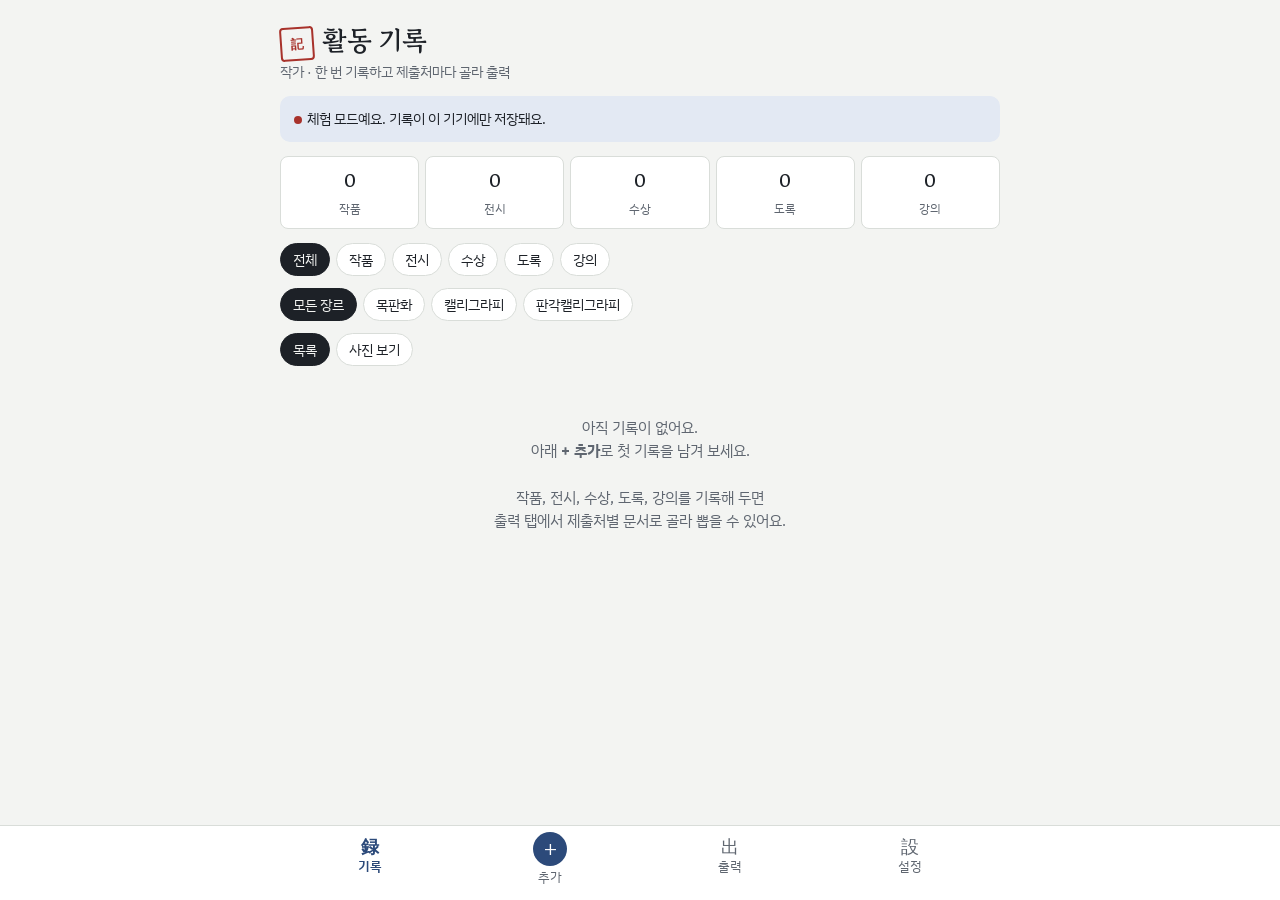
==== index.html @ b40b77ca "작가 활동기록 설치형 웹앱 첫 버전 작품·전시·수상·도록·강의 기록, 장르 태그, 제출처별 출력(제출 서류형/포트폴리오 책자형), Supabase 로그인·동기화(설정 전에는 기기 " ====
<!doctype html>
<html lang="ko">
<head>
<meta charset="utf-8">
<meta name="viewport" content="width=device-width,initial-scale=1,viewport-fit=cover">
<title>작가 활동기록</title>
<meta name="description" content="작품·전시·수상·도록·강의를 한 번 기록하고 제출처별로 골라 출력하는 작가용 앱">
<meta name="theme-color" content="#2c4a7a">
<meta name="apple-mobile-web-app-capable" content="yes">
<meta name="mobile-web-app-capable" content="yes">
<meta name="apple-mobile-web-app-title" content="활동기록">
<meta name="apple-mobile-web-app-status-bar-style" content="default">
<link rel="manifest" href="manifest.webmanifest">
<link rel="icon" href="icons/icon-192.png">
<link rel="apple-touch-icon" href="icons/apple-touch-icon.png">
<link rel="preconnect" href="https://fonts.googleapis.com">
<link rel="stylesheet" href="https://fonts.googleapis.com/css2?family=Gowun+Batang:wght@400;700&family=IBM+Plex+Sans+KR:wght@400;500;600&display=swap">
<style>body{margin:0}img{max-width:100%}[hidden]{display:none!important}:root{padding-top:env(safe-area-inset-top,0px)}</style>
<link rel="stylesheet" href="styles.css">
</head>
<body>
<div class="wrap" id="app"><div class="loading">불러오는 중…</div></div>
<nav class="tabbar" aria-label="메뉴" hidden><div class="in">
  <button data-tab="list"><span class="ic">録</span>기록</button>
  <button data-tab="add" class="add"><span class="ic">+</span>추가</button>
  <button data-tab="out"><span class="ic">出</span>출력</button>
  <button data-tab="set"><span class="ic">設</span>설정</button>
</div></nav>
<div id="sheet" class="sheet" hidden></div>
<div id="toast" class="toast" hidden></div>
<script src="config.js"></script>
<script src="vendor/supabase.js"></script>
<script src="app.js"></script>
</body>
</html>
---- styles.css ----
/* Layout: one phone-first column (max 720px), bottom tab bar, full-screen sheets for editing and output preview. */
:root{
  --paper:#f3f4f2; --surface:#ffffff; --ink:#1d2127; --muted:#5f6670; --line:#d9ddd9;
  --indigo:#2c4a7a; --indigo-soft:#e3e9f3; --seal:#a8322b; --ok:#2f6b46;
  --display:"Gowun Batang","Nanum Myeongjo",serif;
  --body:"IBM Plex Sans KR","Apple SD Gothic Neo","Malgun Gothic",system-ui,sans-serif;
  --r:10px;
}
@media (prefers-color-scheme:dark){:root:not([data-theme="light"]){
  --paper:#15181c; --surface:#1e2228; --ink:#e8eaec; --muted:#9aa1aa; --line:#323840;
  --indigo:#8fb0e6; --indigo-soft:#24324a; --seal:#e07a72; --ok:#7cc497; color-scheme:dark}}
:root[data-theme="dark"]{
  --paper:#15181c; --surface:#1e2228; --ink:#e8eaec; --muted:#9aa1aa; --line:#323840;
  --indigo:#8fb0e6; --indigo-soft:#24324a; --seal:#e07a72; --ok:#7cc497; color-scheme:dark}
html,body{height:100%}
body{background:var(--paper);color:var(--ink);font-family:var(--body);font-size:15px;line-height:1.55}
body::before{content:"";position:fixed;inset:0 0 auto;height:env(safe-area-inset-top,0px);z-index:10;background:var(--paper)}
.wrap{max-width:720px;margin:0 auto;padding-left:max(16px,env(safe-area-inset-left,0px));padding-right:max(16px,env(safe-area-inset-right,0px));padding-block:20px 110px}
h1,h2,h3{font-family:var(--display);text-wrap:balance;margin:0;font-weight:700}
h1{font-size:1.65rem;letter-spacing:-.01em}
h2{font-size:1.25rem}
button,input,select,textarea{font:inherit;color:inherit}
button{cursor:pointer}
:focus-visible{outline:2px solid var(--indigo);outline-offset:2px}
.top{display:flex;align-items:flex-end;justify-content:space-between;gap:12px;flex-wrap:wrap;margin-bottom:14px}
.top .sub{color:var(--muted);font-size:.85rem}
.seal{display:inline-grid;place-items:center;width:30px;height:30px;border:2px solid var(--seal);color:var(--seal);font-family:var(--display);font-weight:700;font-size:.8rem;border-radius:4px;transform:rotate(-4deg);margin-right:8px;vertical-align:middle;line-height:1}
.banner{background:var(--indigo-soft);border-radius:var(--r);padding:12px 14px;display:flex;gap:10px;align-items:center;justify-content:space-between;flex-wrap:wrap;margin-bottom:14px;font-size:.9rem}
.stats{display:grid;grid-template-columns:repeat(5,1fr);gap:6px;margin-bottom:14px}
.stat{background:var(--surface);border:1px solid var(--line);border-radius:8px;padding:8px 4px;text-align:center}
.stat b{display:block;font-family:var(--display);font-size:1.25rem;font-variant-numeric:tabular-nums}
.stat span{font-size:.75rem;color:var(--muted)}
.chips{display:flex;gap:6px;overflow-x:auto;padding-bottom:4px;margin-bottom:8px;scrollbar-width:none}
.chip{flex:none;border:1px solid var(--line);background:var(--surface);border-radius:999px;padding:5px 12px;font-size:.85rem;white-space:nowrap}
.chip[aria-pressed="true"]{background:var(--ink);color:var(--paper);border-color:var(--ink)}
.list{display:flex;flex-direction:column;gap:8px}
.card{display:grid;grid-template-columns:64px 1fr;gap:12px;align-items:center;background:var(--surface);border:1px solid var(--line);border-radius:var(--r);padding:10px;text-align:left;width:100%}
.thumb{width:64px;height:64px;border-radius:6px;background:var(--indigo-soft);object-fit:cover;display:grid;place-items:center;color:var(--indigo);font-family:var(--display);font-size:1.3rem}
.card .meta{min-width:0;display:block}
.card .t,.card .d{display:block}
.card .t{font-weight:600;overflow:hidden;text-overflow:ellipsis;white-space:nowrap}
.card .d{font-size:.82rem;color:var(--muted);overflow:hidden;text-overflow:ellipsis;white-space:nowrap}
.tags{display:flex;gap:4px;flex-wrap:wrap;margin-top:3px}
.pill{font-size:.72rem;padding:1px 7px;border-radius:4px;background:var(--indigo-soft);color:var(--indigo);letter-spacing:.02em}
.pill.type{background:var(--ink);color:var(--paper)}
.pill.ex{background:transparent;border:1px solid var(--seal);color:var(--seal)}
.empty{color:var(--muted);text-align:center;padding:40px 10px}
.tabbar{position:fixed;left:0;right:0;bottom:0;background:var(--surface);border-top:1px solid var(--line);z-index:5;padding-bottom:env(safe-area-inset-bottom,0px);padding-left:max(0px,env(safe-area-inset-left,0px));padding-right:max(0px,env(safe-area-inset-right,0px))}
.tabbar .in{max-width:720px;margin:0 auto;display:grid;grid-template-columns:repeat(4,1fr)}
.tabbar button{background:none;border:0;padding:10px 0 12px;font-size:.8rem;color:var(--muted);display:flex;flex-direction:column;align-items:center;gap:2px}
.tabbar button[aria-current="true"]{color:var(--indigo);font-weight:600}
.tabbar .ic{font-family:var(--display);font-size:1.15rem;line-height:1}
.tabbar .add .ic{background:var(--indigo);color:var(--surface);width:34px;height:34px;border-radius:50%;display:grid;place-items:center;font-size:1.4rem;margin-top:-4px}
.btn{border:1px solid var(--line);background:var(--surface);border-radius:8px;padding:8px 14px;font-weight:500}
.btn.primary{background:var(--indigo);border-color:var(--indigo);color:var(--surface)}
.btn.danger{color:var(--seal);border-color:var(--seal)}
.btn.small{padding:4px 10px;font-size:.85rem}
.btn:disabled{opacity:.5;cursor:default}
.sheet{position:fixed;inset:0;background:var(--paper);z-index:20;overflow-y:auto;padding-top:env(safe-area-inset-top,0px)}
.sheet .head{position:sticky;top:0;background:var(--paper);border-bottom:1px solid var(--line);z-index:2}
.sheet .head .in{max-width:720px;margin:0 auto;display:flex;justify-content:space-between;align-items:center;gap:8px;padding-block:10px;padding-left:max(16px,env(safe-area-inset-left,0px));padding-right:max(16px,env(safe-area-inset-right,0px))}
.form{display:flex;flex-direction:column;gap:14px}
.field label,.flabel{display:block;font-size:.8rem;color:var(--muted);margin-bottom:4px;letter-spacing:.02em}
.field input,.field select,.field textarea{width:100%;box-sizing:border-box;background:var(--surface);border:1px solid var(--line);border-radius:8px;padding:9px 10px}
.field textarea{min-height:70px;resize:vertical}
.row2{display:grid;grid-template-columns:1fr 1fr;gap:10px}
.typesel{display:grid;grid-template-columns:repeat(5,1fr);gap:6px}
.typesel button{border:1px solid var(--line);background:var(--surface);border-radius:8px;padding:8px 0;font-size:.88rem}
.typesel button[aria-pressed="true"]{background:var(--ink);color:var(--paper);border-color:var(--ink)}
.slot{border:1px dashed var(--line);border-radius:var(--r);padding:10px;background:var(--surface)}
.slot .sh{display:flex;justify-content:space-between;align-items:center;gap:8px;margin-bottom:8px}
.slot .sh b{font-size:.9rem}
.slot .sh small{color:var(--muted);display:block;font-weight:400}
.photos{display:grid;grid-template-columns:repeat(auto-fill,minmax(84px,1fr));gap:6px}
.ph{position:relative;aspect-ratio:1;max-width:100%}
.ph img{width:100%;height:100%;object-fit:cover;border-radius:6px;display:block}
.ph button{position:absolute;top:3px;right:3px;width:24px;height:24px;border-radius:50%;border:0;background:rgba(0,0,0,.6);color:#fff;font-size:.8rem;line-height:1}
.filebtn{position:relative;overflow:hidden}
.filebtn input{position:absolute;inset:0;opacity:0;cursor:pointer}
.section{background:var(--surface);border:1px solid var(--line);border-radius:var(--r);padding:14px;display:flex;flex-direction:column;gap:12px;margin-bottom:12px}
.section p{margin:0;color:var(--muted);font-size:.88rem}
.presets{display:grid;grid-template-columns:1fr 1fr;gap:8px}
.preset{text-align:left;border:1px solid var(--line);background:var(--surface);border-radius:var(--r);padding:12px}
.preset b{display:block;font-family:var(--display);font-size:1rem;margin-bottom:2px}
.preset span{font-size:.8rem;color:var(--muted)}
.preset[aria-pressed="true"]{border-color:var(--indigo);box-shadow:inset 0 0 0 1px var(--indigo);background:var(--indigo-soft)}
.checks{display:flex;flex-wrap:wrap;gap:6px}
.checks label{display:flex;align-items:center;gap:5px;border:1px solid var(--line);border-radius:999px;padding:4px 10px;font-size:.85rem;background:var(--surface)}
.actions{display:flex;gap:8px;flex-wrap:wrap}
.toast{position:fixed;left:50%;transform:translateX(-50%);bottom:calc(84px + env(safe-area-inset-bottom,0px));background:var(--ink);color:var(--paper);padding:8px 16px;border-radius:999px;font-size:.88rem;z-index:30;max-width:calc(100% - 32px)}
.confirm{display:flex;gap:8px;align-items:center;flex-wrap:wrap;font-size:.88rem;color:var(--seal)}
.genrelist{display:flex;flex-direction:column;gap:6px}
.genrelist .g{display:flex;justify-content:space-between;align-items:center;border-bottom:1px solid var(--line);padding:4px 0}
.note{font-size:.8rem;color:var(--muted)}
/* Output document (A4-like page) */
.docwrap{overflow-x:auto;padding-block:16px}
.doc{background:#fff;color:#16181b;width:100%;max-width:640px;margin:0 auto;box-shadow:0 1px 6px rgba(0,0,0,.15);padding:36px 30px;box-sizing:border-box;font-family:var(--body);font-size:13px;line-height:1.6}
@media (max-width:480px){.doc{padding:22px 16px}}
.doc h1{font-family:var(--display);font-size:22px;color:#16181b;margin-bottom:4px}
.doc .dsub{color:#555;font-size:12px;margin-bottom:22px;border-bottom:2px solid #16181b;padding-bottom:10px}
.doc h2{font-family:var(--display);font-size:15px;color:#16181b;margin:22px 0 8px;padding-bottom:4px;border-bottom:1px solid #bbb}
.doc ul{list-style:none;padding:0;margin:0}
.doc li{display:grid;grid-template-columns:76px 1fr;gap:8px;padding:3px 0}
.doc li .y{font-variant-numeric:tabular-nums;color:#444}
.doc .grid{display:grid;grid-template-columns:repeat(2,1fr);gap:14px}
.doc figure{margin:0;break-inside:avoid}
.doc figure img{width:100%;max-height:260px;object-fit:contain;background:#f2f2f2;display:block}
.doc figcaption{font-size:11.5px;color:#333;margin-top:4px}
.doc .ev{break-inside:avoid;margin-bottom:16px}
.doc .ev h3{font-size:13px;font-family:var(--body);font-weight:600;margin-bottom:6px}
.doc .foot{margin-top:28px;font-size:11px;color:#777;text-align:right}
@media (prefers-reduced-motion:no-preference){.card,.chip,.btn{transition:background .15s,border-color .15s}}

/* Portfolio book layout: A4 pages */
.book{display:flex;flex-direction:column;gap:18px;align-items:center}
.book .page{background:#fff;color:#16181b;width:100%;max-width:560px;margin:0;aspect-ratio:210/297;box-sizing:border-box;padding:8% 9%;box-shadow:0 1px 6px rgba(0,0,0,.15);display:flex;flex-direction:column;font-family:var(--body);font-size:12.5px;line-height:1.6}
.book .pghead{font-family:var(--display);font-size:13px;letter-spacing:.2em;color:#666;border:0;margin:0 0 18px;padding:0;font-weight:400}
.book .cover{justify-content:space-between}
.book .cover .cv-top{font-size:11px;letter-spacing:.18em;color:#666}
.book .cover h1{font-family:var(--display);font-size:clamp(26px,7vw,40px);line-height:1.25;margin:0 0 14px;color:#16181b}
.book .cover .cv-name{font-family:var(--display);font-size:18px;color:#16181b}
.book .cover .cv-bot{font-size:11px;color:#666;font-variant-numeric:tabular-nums;border-top:1px solid #16181b;padding-top:8px}
.book .workpage{gap:14px}
.book .wimg{flex:1;min-height:0;display:grid;place-items:center}
.book .wimg img{max-width:100%;max-height:100%;object-fit:contain;display:block}
.book .noimg{color:#999;font-size:12px}
.book .wcap{display:flex;flex-direction:column;gap:2px;border-top:1px solid #ccc;padding-top:8px}
.book .wcap b{font-family:var(--display);font-size:15px}
.book .wcap span{color:#444;font-size:11.5px}
.book .wcap p{margin:6px 0 0;font-size:11.5px;color:#333}
.book .wmore{display:grid;grid-template-columns:repeat(3,1fr);gap:6px}
.book .wmore img{width:100%;aspect-ratio:1;object-fit:cover;display:block}
.book .evpage h3{font-size:13px;margin:0 0 12px;font-family:var(--body);font-weight:600}
.book .evpage .grid{display:grid;grid-template-columns:repeat(2,1fr);gap:12px}
.book .evpage figure{margin:0}
.book .evpage img{width:100%;max-height:300px;object-fit:contain;background:#f2f2f2;display:block}
.book .evpage figcaption{font-size:11px;color:#333;margin-top:4px}
.book .page.doc{max-width:560px}

.grp{border:1px solid var(--line);border-radius:var(--r);background:var(--surface);padding:10px 12px}
.grp summary{cursor:pointer;font-weight:600;font-size:.9rem}
.grp summary small{color:var(--muted);font-weight:400}
.grp[open] summary{margin-bottom:12px}
.sh2{display:flex;justify-content:space-between;align-items:center;gap:8px;flex-wrap:wrap}
.worder{display:flex;flex-direction:column}
.wo{display:flex;justify-content:space-between;align-items:center;gap:8px;border-bottom:1px solid var(--line);padding:6px 0}
.wo label{display:flex;gap:8px;align-items:center;min-width:0;flex:1}
.wo label span{overflow:hidden;text-overflow:ellipsis;white-space:nowrap}
.wo small{color:var(--muted)}
.wo .mv{display:flex;gap:4px;flex:none}
.viewtog{display:flex;gap:6px;margin-bottom:10px}
.pgrid{display:grid;grid-template-columns:repeat(auto-fill,minmax(150px,1fr));gap:10px}
.pcard{background:var(--surface);border:1px solid var(--line);border-radius:var(--r);padding:0;overflow:hidden;text-align:left;display:flex;flex-direction:column}
.pcard .pimg{aspect-ratio:4/5;background:var(--indigo-soft);display:grid;place-items:center;color:var(--indigo);font-family:var(--display);font-size:1.6rem;max-width:100%}
.pcard .pimg img{width:100%;height:100%;object-fit:contain;display:block}
.pcard .pm{padding:8px 10px 10px;min-width:0}
.pcard .pm b{display:block;font-family:var(--display);overflow:hidden;text-overflow:ellipsis;white-space:nowrap}
.pcard .pm span{display:block;font-size:.78rem;color:var(--muted);overflow:hidden;text-overflow:ellipsis;white-space:nowrap}
.book .cover .cv-top{letter-spacing:.3em}
.book .cv-tag{font-size:13px;color:#333;margin:10px 0 0}
.book .cv-bio{font-size:12px;line-height:1.75;color:#222;margin:12px 0 0;white-space:pre-line}
.book .cv-aw{list-style:none;padding:0;margin:14px 0 0;font-size:11.5px;color:#222;line-height:1.7}
.book .wsub{color:#555!important}
.book .waw{color:#2c4a7a!important}
.book .wcap p{white-space:pre-line;line-height:1.7}

/* login */
.login{max-width:420px;margin:8vh auto 0;display:flex;flex-direction:column;gap:14px}
.login .lead{color:var(--muted);margin:0}
.login .switch{background:none;border:0;color:var(--indigo);text-decoration:underline;padding:0;font-size:.9rem;align-self:flex-start}
.login .err{color:var(--seal);font-size:.88rem;margin:0}
.syncdot{display:inline-block;width:8px;height:8px;border-radius:50%;background:var(--ok);margin-right:5px;vertical-align:middle}
.syncdot.local{background:var(--seal)}
.loading{color:var(--muted);text-align:center;padding:60px 0}
/* print: only the output document */
@media print{
  html,body{height:auto!important;overflow:visible!important;background:#fff}
  body>*:not(#sheet){display:none!important}
  #sheet{position:static;overflow:visible;padding:0;background:#fff}
  #sheet .head,#sheet .note{display:none!important}
  #sheet .wrap{padding:0;max-width:none}
  .docwrap{padding:0;overflow:visible}
  .doc{box-shadow:none;max-width:none;padding:0}
  .book{display:block}
  .book .page{width:auto;max-width:none;aspect-ratio:auto;height:265mm;padding:0;box-shadow:none;break-after:page;page-break-after:always;overflow:hidden}
  .book .page.cvpage{height:auto;min-height:265mm;overflow:visible}
  .book .page:last-child{break-after:auto;page-break-after:auto}
  @page{size:A4;margin:16mm}
}
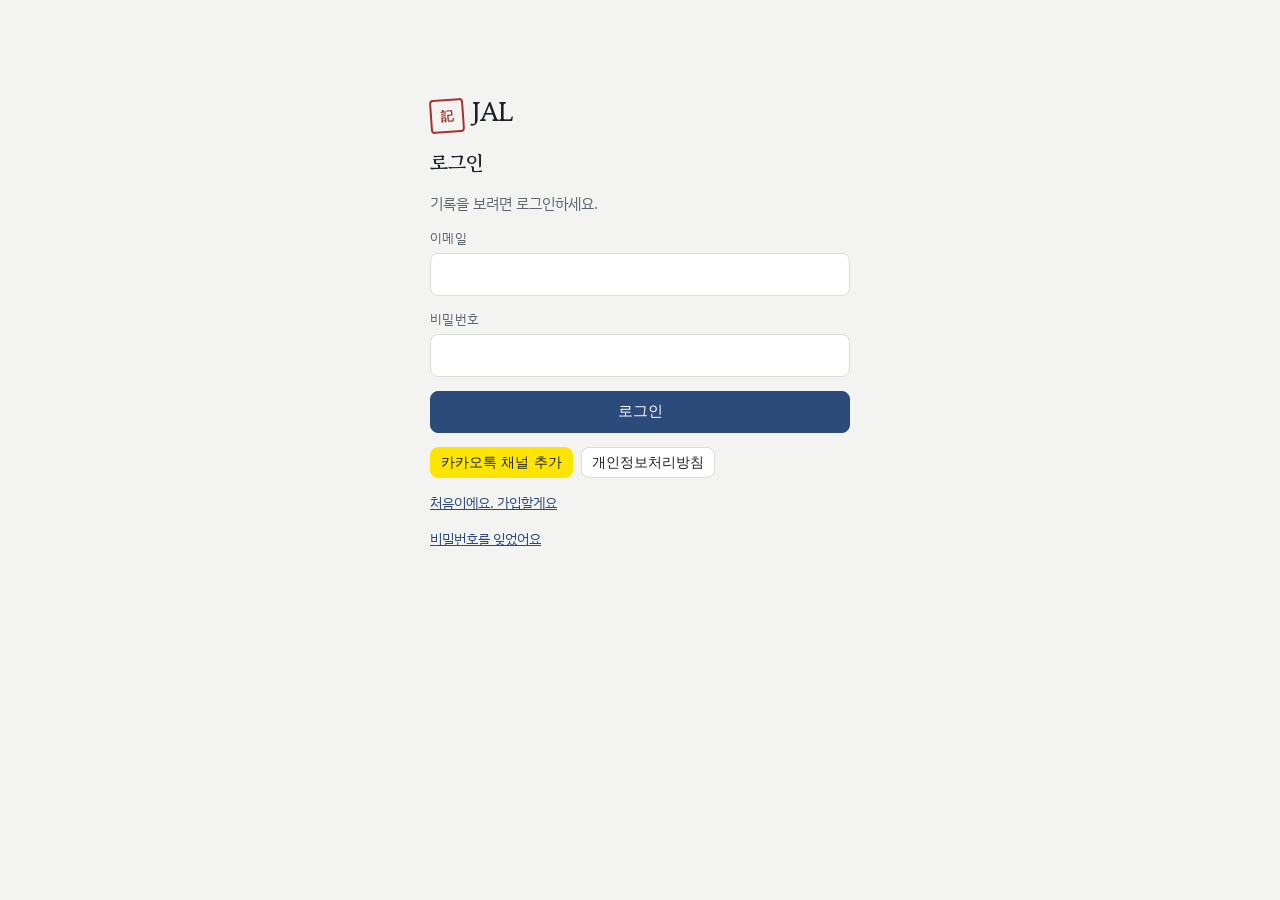
==== commit 289aeacd: "앱 이름을 JAL로 바꿈 Co-Authored-By: Claude Opus 5.5 <noreply@anthropic.com> Claude-Session: https://claude" ====
--- a/index.html
+++ b/index.html
@@ -3,12 +3,12 @@
 <head>
 <meta charset="utf-8">
 <meta name="viewport" content="width=device-width,initial-scale=1,viewport-fit=cover">
-<title>작가 활동기록</title>
+<title>JAL</title>
 <meta name="description" content="작품·전시·수상·도록·강의를 한 번 기록하고 제출처별로 골라 출력하는 작가용 앱">
 <meta name="theme-color" content="#2c4a7a">
 <meta name="apple-mobile-web-app-capable" content="yes">
 <meta name="mobile-web-app-capable" content="yes">
-<meta name="apple-mobile-web-app-title" content="활동기록">
+<meta name="apple-mobile-web-app-title" content="JAL">
 <meta name="apple-mobile-web-app-status-bar-style" content="default">
 <link rel="manifest" href="manifest.webmanifest">
 <link rel="icon" href="icons/icon-192.png">
--- a/styles.css
+++ b/styles.css
@@ -108,6 +108,12 @@
 .doc figcaption{font-size:11.5px;color:#333;margin-top:4px}
 .doc .ev{break-inside:avoid;margin-bottom:16px}
 .doc .ev h3{font-size:13px;font-family:var(--body);font-weight:600;margin-bottom:6px}
+.doc .evinfo{border-collapse:collapse;margin:0 0 8px;font-size:12px}
+.doc .evinfo th{text-align:left;font-weight:500;color:#555;padding:2px 12px 2px 0;white-space:nowrap;vertical-align:top}
+.doc .evinfo td{padding:2px 0}
+.doc ul.plain li{display:block}
+.doc h2,.doc h3{break-after:avoid}
+.doc .ev h3{break-after:avoid}
 .doc .foot{margin-top:28px;font-size:11px;color:#777;text-align:right}
 @media (prefers-reduced-motion:no-preference){.card,.chip,.btn{transition:background .15s,border-color .15s}}
 
@@ -164,6 +170,41 @@
 .book .waw{color:#2c4a7a!important}
 .book .wcap p{white-space:pre-line;line-height:1.7}
 
+.stats .stat{font:inherit;color:inherit;cursor:pointer}
+.stats .stat[aria-pressed="true"]{border-color:var(--indigo);box-shadow:inset 0 0 0 1px var(--indigo);background:var(--indigo-soft)}
+.yearline{margin:-4px 0 12px;font-size:.88rem;color:var(--muted)}
+.tblwrap{overflow-x:auto;background:var(--surface);border:1px solid var(--line);border-radius:var(--r)}
+
+.tbltitle{font-family:var(--display);font-weight:700;font-size:1.05rem;padding:14px 12px 10px}
+.tbl{border-collapse:collapse;width:100%;min-width:760px;font-size:.85rem}
+.tbl th{text-align:left;font-weight:500;color:var(--muted);background:var(--paper);padding:8px;border-bottom:1px solid var(--line);white-space:nowrap}
+.tbl td{padding:8px;border-bottom:1px solid var(--line);vertical-align:middle}
+.tbl tr[data-id]{cursor:pointer}
+.tbl tr[data-id]:hover td{background:var(--indigo-soft)}
+.tbl td.n{font-variant-numeric:tabular-nums;white-space:nowrap}
+.tbl td img{width:44px;height:56px;object-fit:cover;border-radius:4px;display:block}
+.tbl td small{display:block;color:var(--muted);font-size:.75rem}
+.detail h1{font-size:1.5rem}
+.dsub2{color:var(--muted);margin:2px 0 0}
+.dph{display:flex;flex-direction:column;gap:8px;margin-bottom:14px}
+.dph img{width:100%;max-height:70vh;object-fit:contain;background:var(--surface);border-radius:8px;border:1px solid var(--line)}
+.dl{margin:0;background:var(--surface);border:1px solid var(--line);border-radius:var(--r);padding:4px 14px}
+.dr{display:grid;grid-template-columns:110px 1fr;gap:10px;padding:9px 0;border-bottom:1px solid var(--line)}
+.dr:last-child{border-bottom:0}
+.dr dt{color:var(--muted);font-size:.85rem}
+.dr dd{margin:0;white-space:pre-line;min-width:0;overflow-wrap:anywhere}
+.linkbtn{background:none;border:0;padding:0;color:var(--indigo);text-decoration:underline;font:inherit;text-align:left}
+.code{font-family:ui-monospace,Menlo,monospace;letter-spacing:.05em}
+.banner.notice{background:var(--surface);border:1px solid var(--indigo);align-items:flex-start}
+.consent{display:flex;gap:8px;align-items:flex-start;font-size:.85rem;color:var(--muted)}
+.consent input{margin-top:3px}
+.kakao{background:#fee500;border-color:#fee500;color:#191919;text-decoration:none}
+a.btn{text-decoration:none;color:inherit;display:inline-block}
+.draft{border:1px solid var(--line);border-radius:var(--r);background:var(--surface);padding:12px;display:flex;flex-direction:column;gap:8px}
+.draft .note{margin:0}
+.draftbox{background:var(--indigo-soft);border-radius:8px;padding:10px 12px;line-height:1.7;white-space:pre-line}
+.draftbox hr{border:0;border-top:1px solid var(--line);margin:8px 0}
+.banner.install{background:var(--surface);border:1px dashed var(--indigo);align-items:flex-start}
 /* login */
 .login{max-width:420px;margin:8vh auto 0;display:flex;flex-direction:column;gap:14px}
 .login .lead{color:var(--muted);margin:0}
@@ -181,6 +222,7 @@
   #sheet .wrap{padding:0;max-width:none}
   .docwrap{padding:0;overflow:visible}
   .doc{box-shadow:none;max-width:none;padding:0}
+  .doc h2.evh{break-before:page}
   .book{display:block}
   .book .page{width:auto;max-width:none;aspect-ratio:auto;height:265mm;padding:0;box-shadow:none;break-after:page;page-break-after:always;overflow:hidden}
   .book .page.cvpage{height:auto;min-height:265mm;overflow:visible}
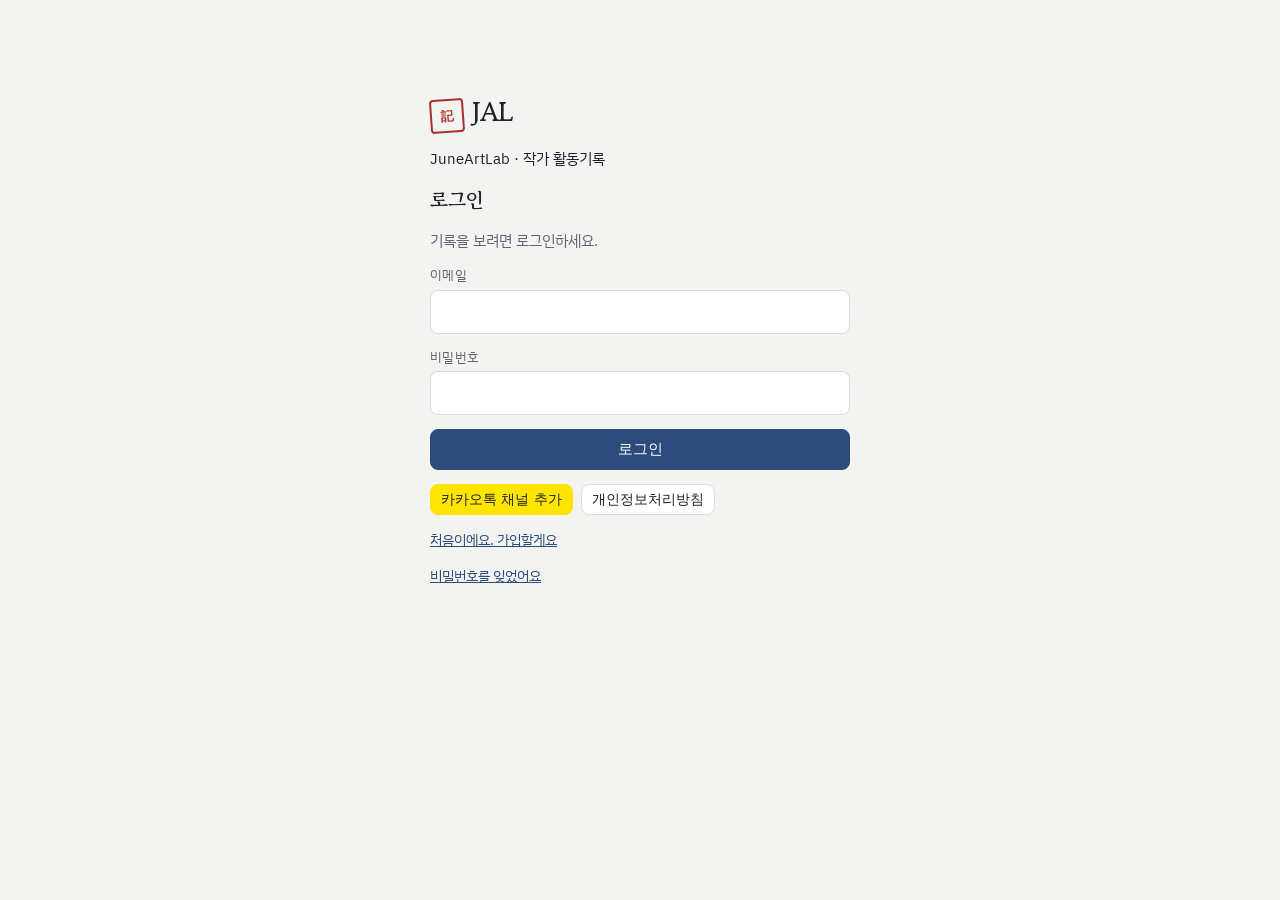
==== commit 427a4889: "JAL 아래에 JuneArtLab 표시 Co-Authored-By: Claude Opus 5.5 <noreply@anthropic.com> Claude-Session: https:" ====
--- a/index.html
+++ b/index.html
@@ -3,7 +3,7 @@
 <head>
 <meta charset="utf-8">
 <meta name="viewport" content="width=device-width,initial-scale=1,viewport-fit=cover">
-<title>JAL</title>
+<title>JAL · JuneArtLab</title>
 <meta name="description" content="작품·전시·수상·도록·강의를 한 번 기록하고 제출처별로 골라 출력하는 작가용 앱">
 <meta name="theme-color" content="#2c4a7a">
 <meta name="apple-mobile-web-app-capable" content="yes">
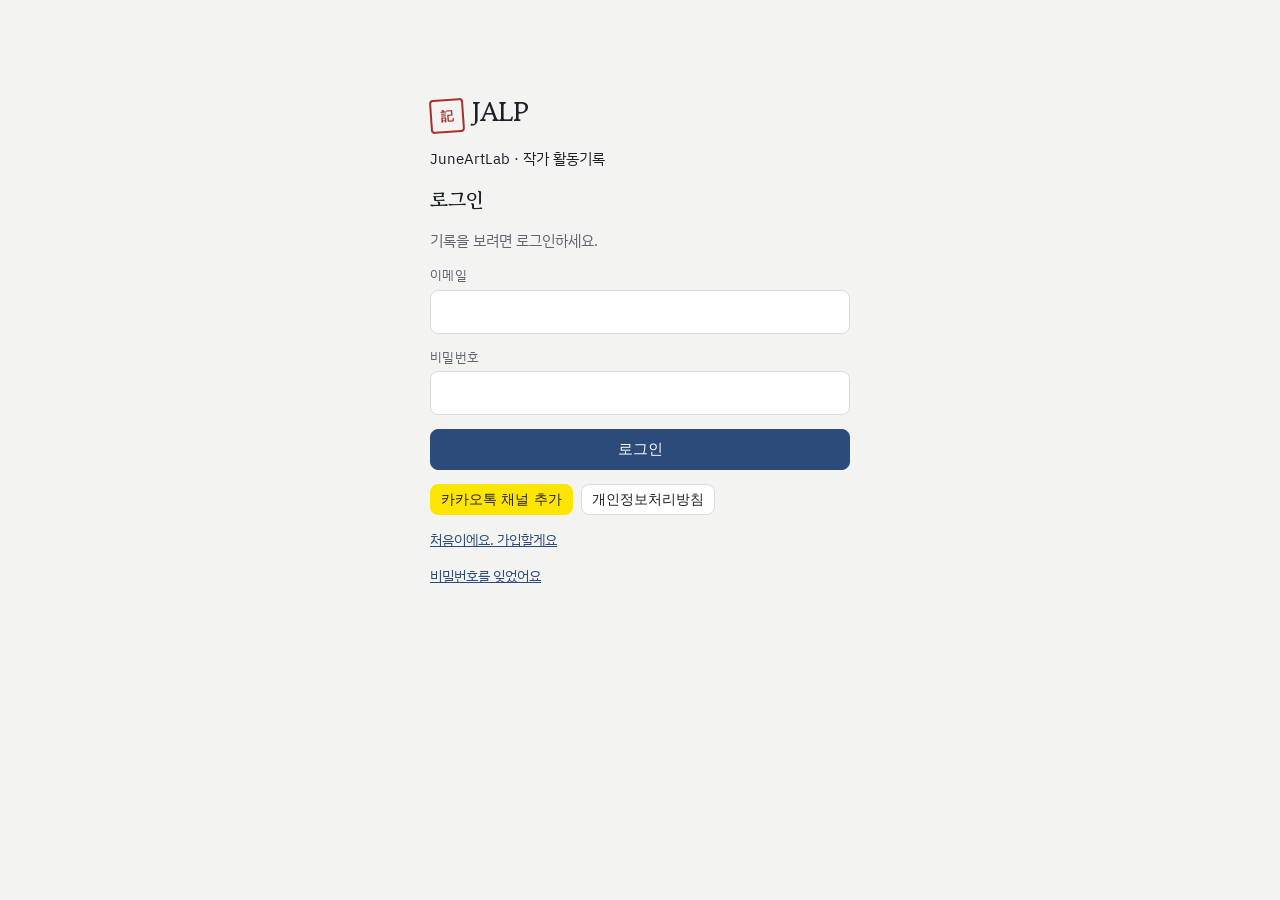
==== commit a3649174: "앱 이름을 JALP로 Co-Authored-By: Claude Opus 5.5 <noreply@anthropic.com> Claude-Session: https://claude.a" ====
--- a/index.html
+++ b/index.html
@@ -3,12 +3,12 @@
 <head>
 <meta charset="utf-8">
 <meta name="viewport" content="width=device-width,initial-scale=1,viewport-fit=cover">
-<title>JAL · JuneArtLab</title>
+<title>JALP · JuneArtLab</title>
 <meta name="description" content="작품·전시·수상·도록·강의를 한 번 기록하고 제출처별로 골라 출력하는 작가용 앱">
 <meta name="theme-color" content="#2c4a7a">
 <meta name="apple-mobile-web-app-capable" content="yes">
 <meta name="mobile-web-app-capable" content="yes">
-<meta name="apple-mobile-web-app-title" content="JAL">
+<meta name="apple-mobile-web-app-title" content="JALP">
 <meta name="apple-mobile-web-app-status-bar-style" content="default">
 <link rel="manifest" href="manifest.webmanifest">
 <link rel="icon" href="icons/icon-192.png">
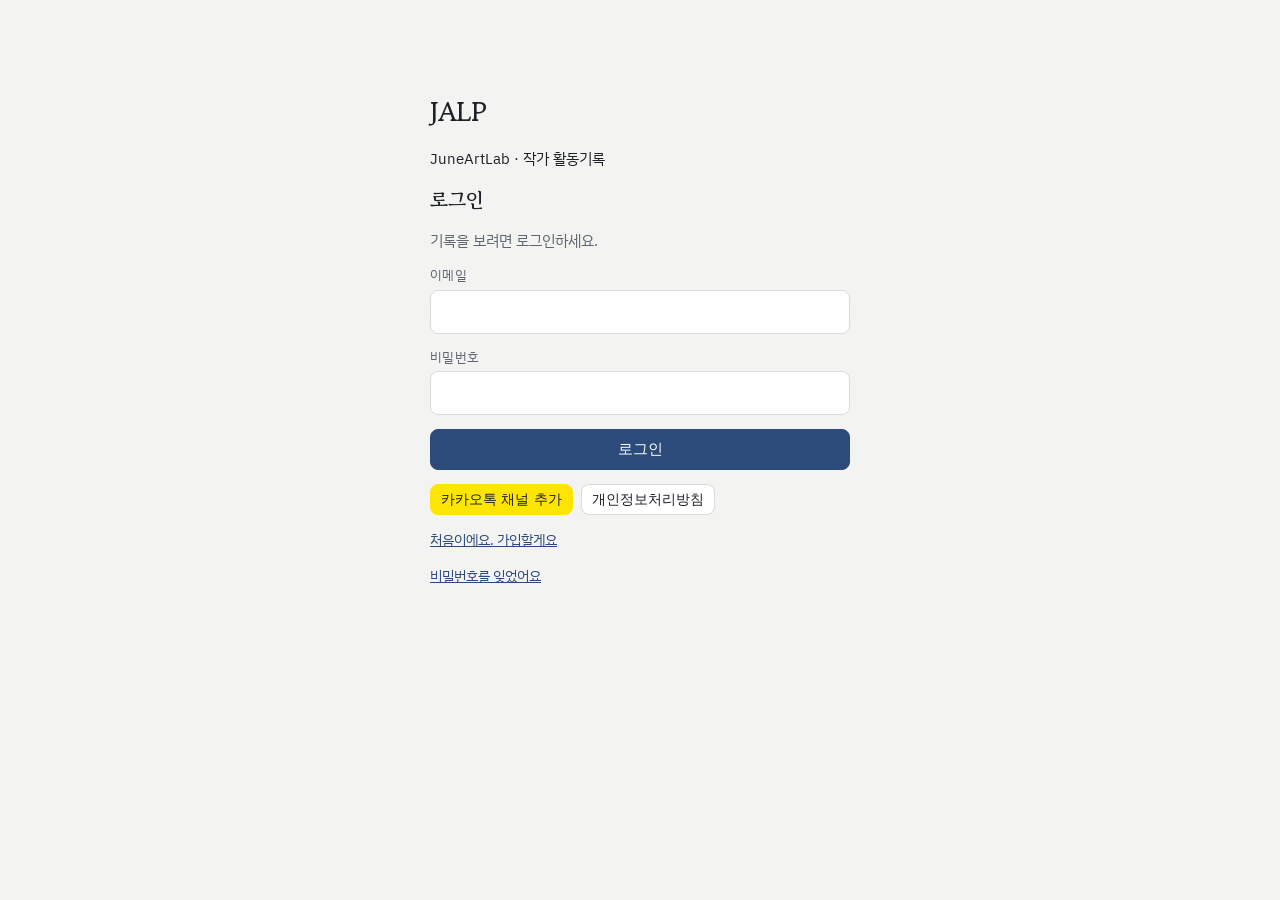
==== commit ff04ff6d: "한자 표시를 빼고 깔끔한 JALP 아이콘·메뉴 아이콘으로 Co-Authored-By: Claude Opus 5.5 <noreply@anthropic.com> Claude-Sessi" ====
--- a/index.html
+++ b/index.html
@@ -11,8 +11,8 @@
 <meta name="apple-mobile-web-app-title" content="JALP">
 <meta name="apple-mobile-web-app-status-bar-style" content="default">
 <link rel="manifest" href="manifest.webmanifest">
-<link rel="icon" href="icons/icon-192.png">
-<link rel="apple-touch-icon" href="icons/apple-touch-icon.png">
+<link rel="icon" href="icons/icon-192.png?v=2">
+<link rel="apple-touch-icon" href="icons/apple-touch-icon.png?v=2">
 <link rel="preconnect" href="https://fonts.googleapis.com">
 <link rel="stylesheet" href="https://fonts.googleapis.com/css2?family=Gowun+Batang:wght@400;700&family=IBM+Plex+Sans+KR:wght@400;500;600&display=swap">
 <style>body{margin:0}img{max-width:100%}[hidden]{display:none!important}:root{padding-top:env(safe-area-inset-top,0px)}</style>
@@ -21,10 +21,10 @@
 <body>
 <div class="wrap" id="app"><div class="loading">불러오는 중…</div></div>
 <nav class="tabbar" aria-label="메뉴" hidden><div class="in">
-  <button data-tab="list"><span class="ic">録</span>기록</button>
+  <button data-tab="list"><svg class="ic" viewBox="0 0 24 24" width="22" height="22" fill="none" stroke="currentColor" stroke-width="1.8" stroke-linecap="round" stroke-linejoin="round" aria-hidden="true"><rect x="4" y="3" width="16" height="18" rx="2"/><path d="M8 8h8M8 12h8M8 16h5"/></svg>기록</button>
   <button data-tab="add" class="add"><span class="ic">+</span>추가</button>
-  <button data-tab="out"><span class="ic">出</span>출력</button>
-  <button data-tab="set"><span class="ic">設</span>설정</button>
+  <button data-tab="out"><svg class="ic" viewBox="0 0 24 24" width="22" height="22" fill="none" stroke="currentColor" stroke-width="1.8" stroke-linecap="round" stroke-linejoin="round" aria-hidden="true"><path d="M7 9V3h10v6"/><rect x="3" y="9" width="18" height="8" rx="2"/><path d="M7 14h10v7H7z"/></svg>출력</button>
+  <button data-tab="set"><svg class="ic" viewBox="0 0 24 24" width="22" height="22" fill="none" stroke="currentColor" stroke-width="1.8" stroke-linecap="round" stroke-linejoin="round" aria-hidden="true"><circle cx="12" cy="12" r="3"/><path d="M19.4 15a1.7 1.7 0 0 0 .3 1.8l.1.1a2 2 0 1 1-2.8 2.8l-.1-.1a1.7 1.7 0 0 0-1.8-.3 1.7 1.7 0 0 0-1 1.5V21a2 2 0 1 1-4 0v-.1a1.7 1.7 0 0 0-1.1-1.5 1.7 1.7 0 0 0-1.8.3l-.1.1a2 2 0 1 1-2.8-2.8l.1-.1a1.7 1.7 0 0 0 .3-1.8 1.7 1.7 0 0 0-1.5-1H3a2 2 0 1 1 0-4h.1a1.7 1.7 0 0 0 1.5-1.1 1.7 1.7 0 0 0-.3-1.8l-.1-.1a2 2 0 1 1 2.8-2.8l.1.1a1.7 1.7 0 0 0 1.8.3H9a1.7 1.7 0 0 0 1-1.5V3a2 2 0 1 1 4 0v.1a1.7 1.7 0 0 0 1 1.5 1.7 1.7 0 0 0 1.8-.3l.1-.1a2 2 0 1 1 2.8 2.8l-.1.1a1.7 1.7 0 0 0-.3 1.8V9a1.7 1.7 0 0 0 1.5 1H21a2 2 0 1 1 0 4h-.1a1.7 1.7 0 0 0-1.5 1z"/></svg>설정</button>
 </div></nav>
 <div id="sheet" class="sheet" hidden></div>
 <div id="toast" class="toast" hidden></div>
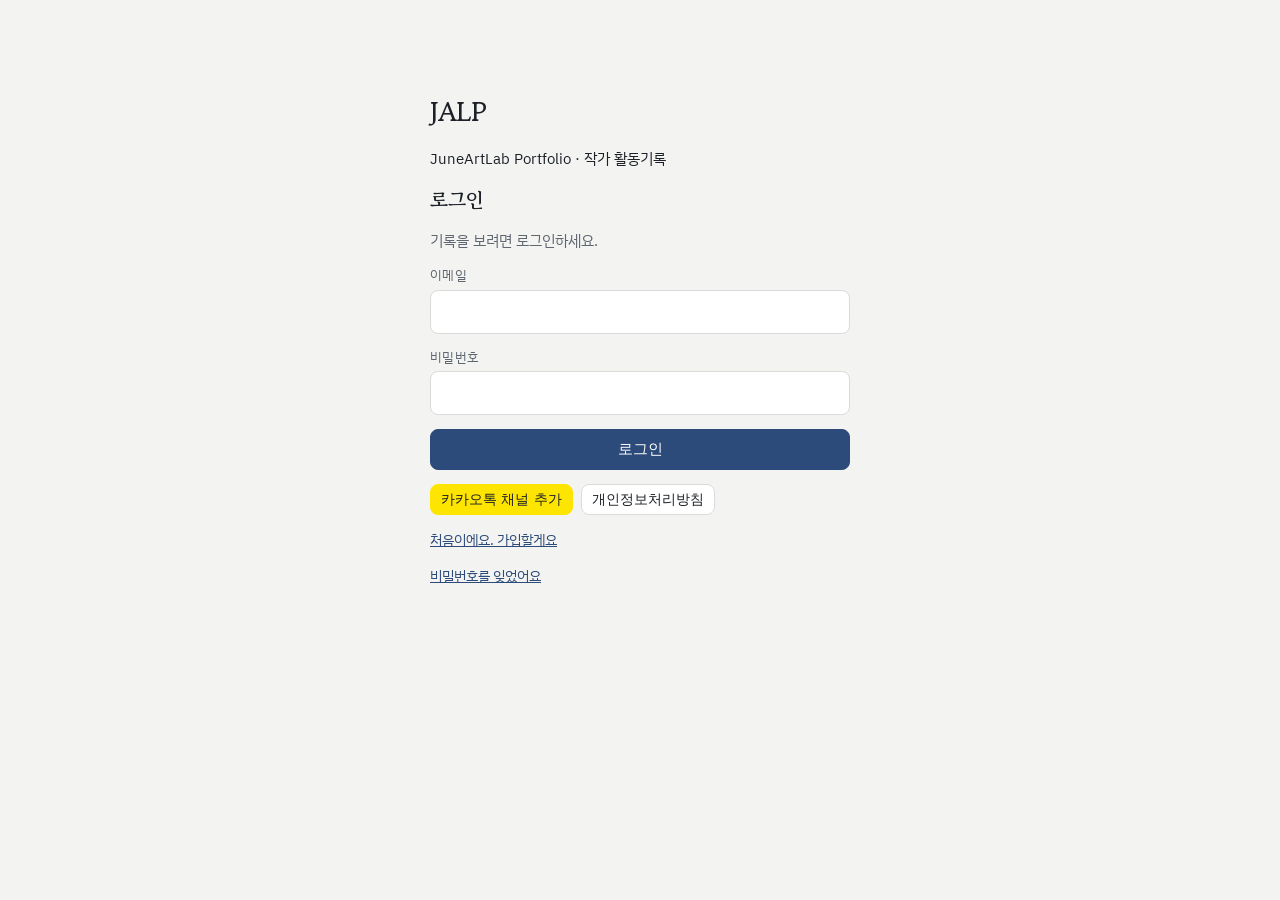
==== commit 14b45c1e: "부제를 JuneArtLab Portfolio로 Co-Authored-By: Claude Opus 5.5 <noreply@anthropic.com> Claude-Session: ht" ====
--- a/index.html
+++ b/index.html
@@ -3,7 +3,7 @@
 <head>
 <meta charset="utf-8">
 <meta name="viewport" content="width=device-width,initial-scale=1,viewport-fit=cover">
-<title>JALP · JuneArtLab</title>
+<title>JALP · JuneArtLab Portfolio</title>
 <meta name="description" content="작품·전시·수상·도록·강의를 한 번 기록하고 제출처별로 골라 출력하는 작가용 앱">
 <meta name="theme-color" content="#2c4a7a">
 <meta name="apple-mobile-web-app-capable" content="yes">
